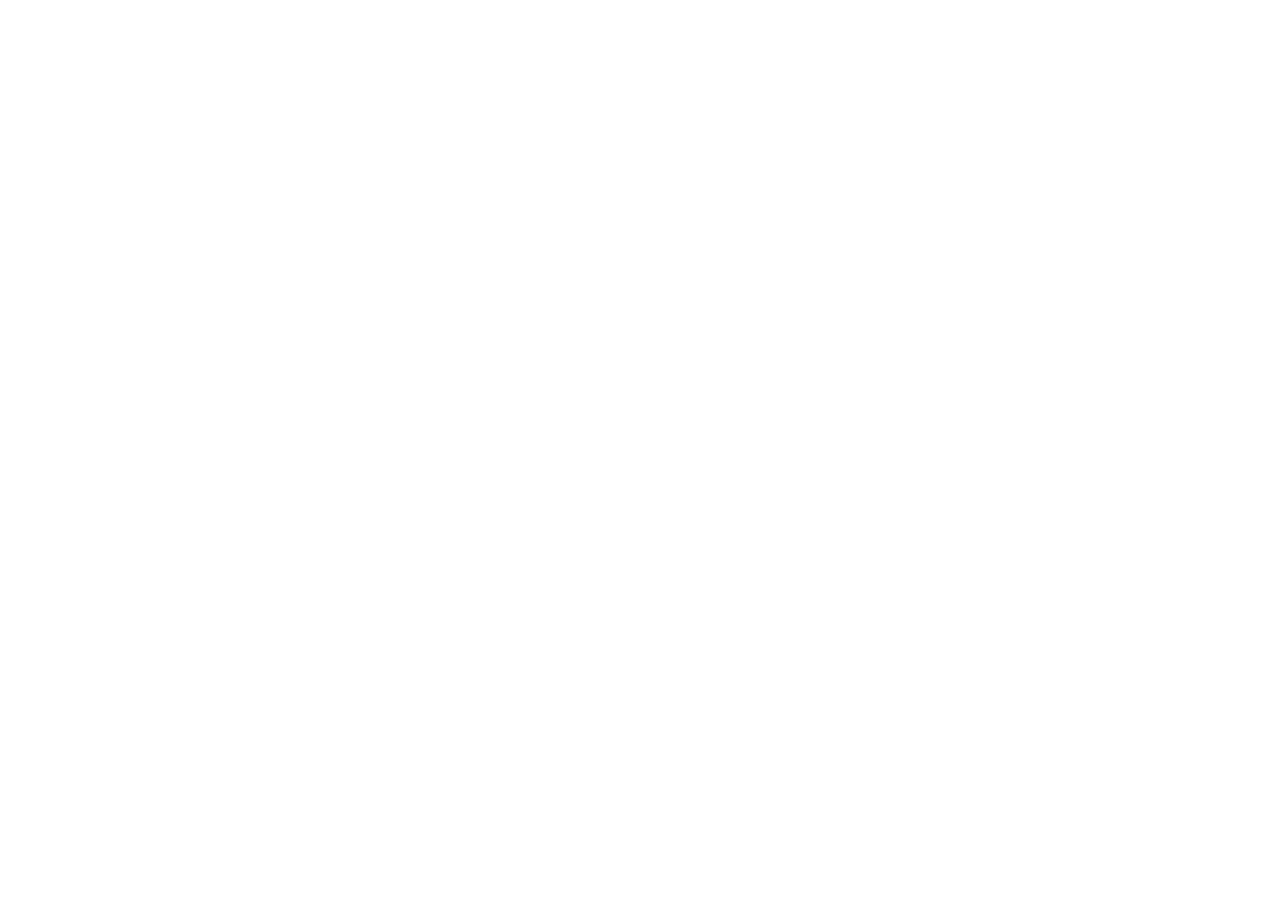
==== index.html @ 98e77ff7 "Add files via upload" ====
<!DOCTYPE html>
<html lang="en">
<head>
    <meta charset="UTF-8">
    <meta name="viewport" content="width=device-width, initial-scale=1.0">
    <title>Document</title>
    <style>




    </style>
</head>
<body>




    <script>



    </script>
</body>
</html>
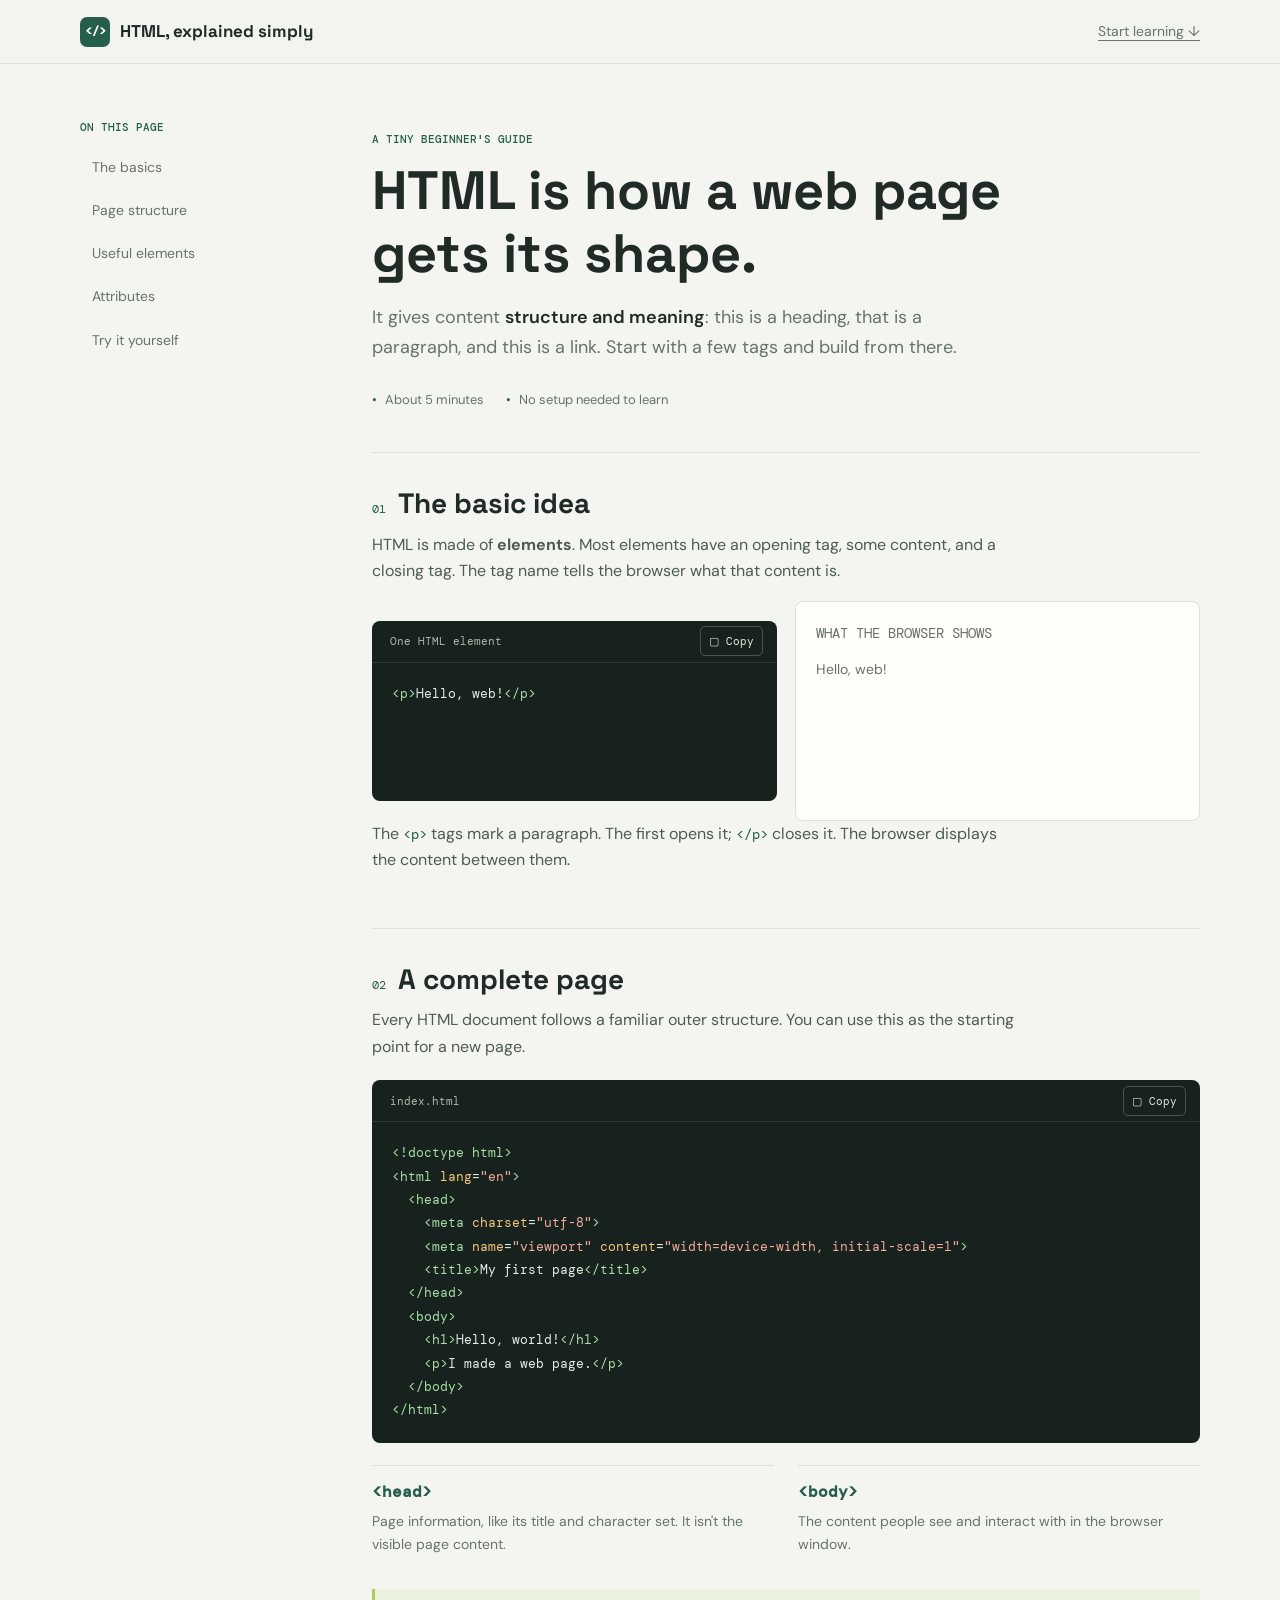
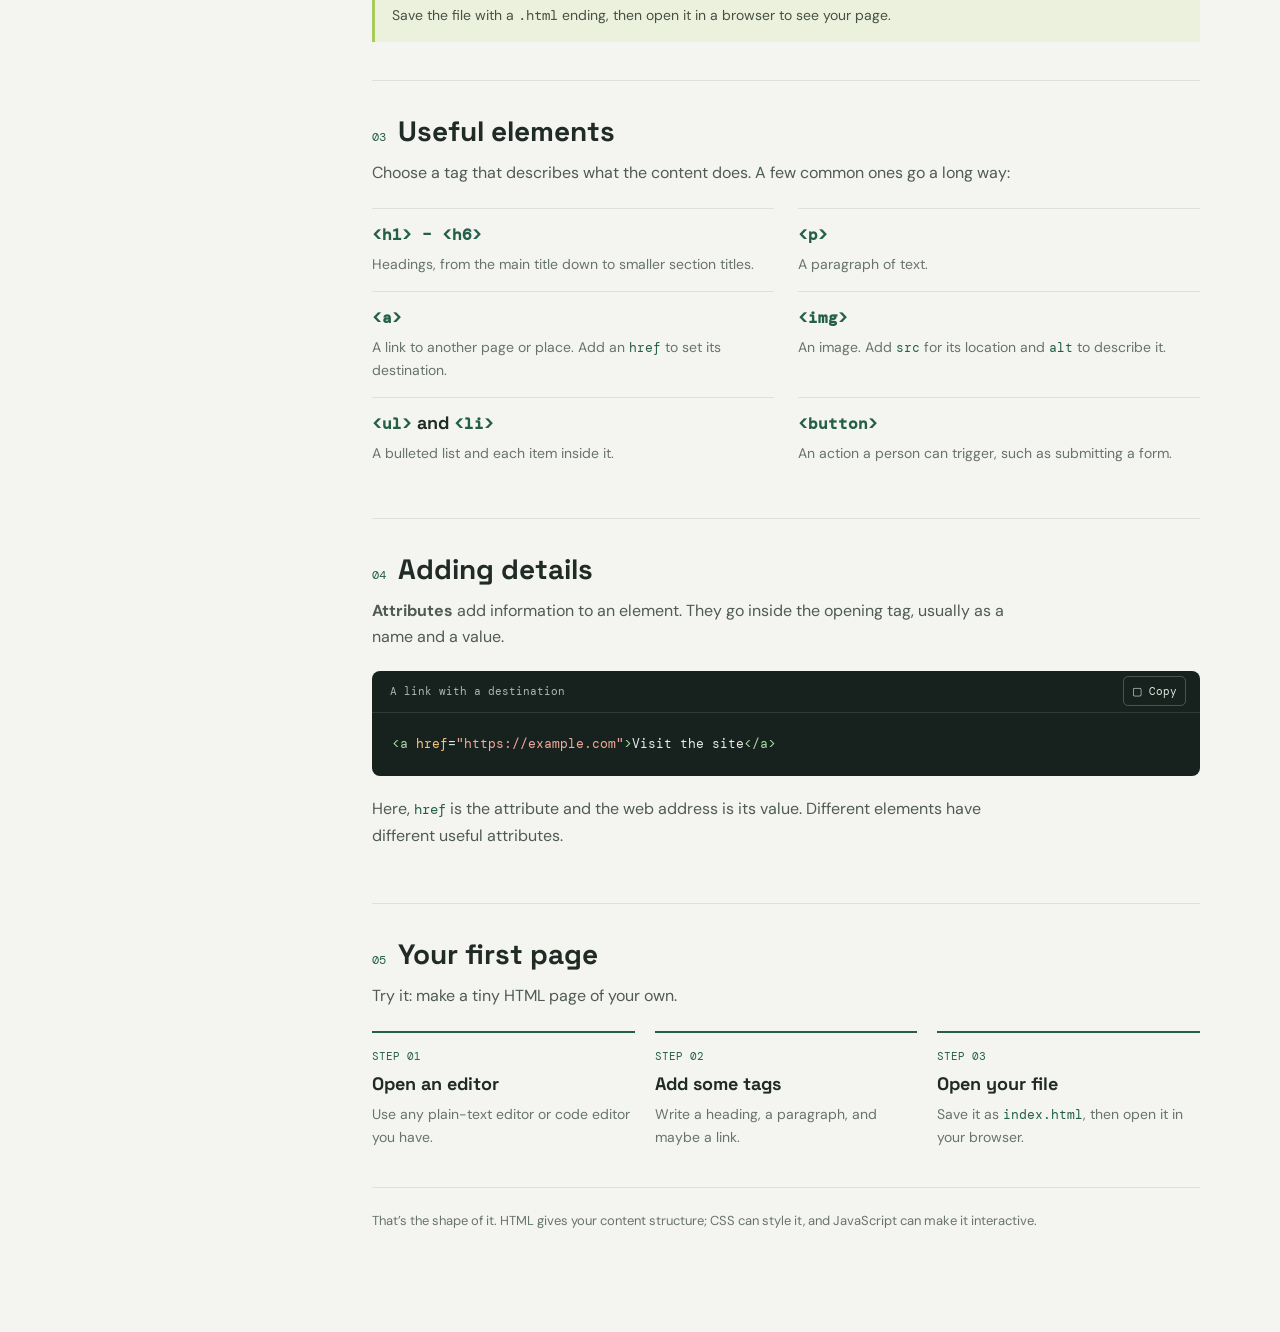
==== commit d837a9b1: "Used ai to create some bs" ====
--- a/index.html
+++ b/index.html
@@ -1,25 +1,342 @@
-<!DOCTYPE html>
+<!doctype html>
 <html lang="en">
 <head>
-    <meta charset="UTF-8">
-    <meta name="viewport" content="width=device-width, initial-scale=1.0">
-    <title>Document</title>
-    <style>
-
-
-
-
-    </style>
+	<meta charset="utf-8">
+	<meta name="viewport" content="width=device-width, initial-scale=1">
+	<meta name="theme-color" content="#f4f5f0">
+	<title>HTML, explained simply</title>
+	<style>
+		@import url('https://fonts.googleapis.com/css2?family=DM+Mono:wght@400;500&family=DM+Sans:wght@400;500;600;700&family=Space+Grotesk:wght@500;600;700&display=swap');
+
+		:root {
+			color-scheme: light;
+			--ink: #202a26;
+			--muted: #68736d;
+			--paper: #f4f5f0;
+			--surface: #fffefa;
+			--line: #dce1d9;
+			--green: #255e4b;
+			--lime: #d3ef83;
+			--code: #17221e;
+			--code-ink: #e3ece5;
+			--serif: 'Space Grotesk', 'Avenir Next', sans-serif;
+			--sans: 'DM Sans', 'Avenir Next', sans-serif;
+			--mono: 'DM Mono', 'SFMono-Regular', monospace;
+		}
+
+		* { box-sizing: border-box; }
+		html { scroll-behavior: smooth; }
+		body {
+			margin: 0;
+			background: var(--paper);
+			color: var(--ink);
+			font-family: var(--sans);
+			font-size: 16px;
+			line-height: 1.65;
+		}
+		a { color: inherit; }
+		button { font: inherit; }
+		.topbar {
+			height: 64px;
+			display: flex;
+			align-items: center;
+			justify-content: space-between;
+			padding: 0 max(24px, calc((100vw - 1120px) / 2));
+			border-bottom: 1px solid var(--line);
+			background: rgba(244, 245, 240, .92);
+		}
+		.wordmark {
+			display: inline-flex;
+			gap: 10px;
+			align-items: center;
+			text-decoration: none;
+			font-family: var(--serif);
+			font-size: 17px;
+			font-weight: 700;
+		}
+		.wordmark-mark {
+			display: grid;
+			width: 30px;
+			height: 30px;
+			place-items: center;
+			border-radius: 7px;
+			background: var(--green);
+			color: white;
+			font-family: var(--mono);
+			font-size: 12px;
+		}
+		.top-link {
+			color: var(--muted);
+			font-size: 14px;
+			text-decoration-thickness: 1px;
+			text-underline-offset: 4px;
+		}
+		.layout {
+			width: min(1120px, calc(100% - 48px));
+			margin: 0 auto;
+			display: grid;
+			grid-template-columns: 220px minmax(0, 1fr);
+			gap: 72px;
+			align-items: start;
+		}
+		aside {
+			position: sticky;
+			top: 32px;
+			padding-top: 54px;
+		}
+		.nav-label, .eyebrow {
+			margin: 0 0 12px;
+			color: var(--green);
+			font-family: var(--mono);
+			font-size: 11px;
+			font-weight: 500;
+			letter-spacing: 0;
+			text-transform: uppercase;
+		}
+		.side-nav { display: grid; gap: 4px; }
+		.side-nav a {
+			padding: 8px 10px;
+			border-left: 2px solid transparent;
+			color: var(--muted);
+			font-size: 14px;
+			text-decoration: none;
+		}
+		.side-nav a:hover, .side-nav a:focus-visible {
+			border-color: var(--green);
+			color: var(--ink);
+			outline: none;
+		}
+		main { min-width: 0; padding: 66px 0 100px; }
+		.intro { max-width: 720px; padding-bottom: 42px; }
+		h1, h2, h3, p { margin-top: 0; }
+		h1, h2, h3 { font-family: var(--serif); line-height: 1.16; }
+		h1 { max-width: 680px; margin-bottom: 18px; font-size: 54px; letter-spacing: 0; }
+		.intro-copy { max-width: 600px; margin-bottom: 26px; color: var(--muted); font-size: 18px; }
+		.intro-copy strong { color: var(--ink); font-weight: 600; }
+		.quick-facts { display: flex; flex-wrap: wrap; gap: 8px 22px; color: var(--muted); font-size: 13px; }
+		.quick-facts span::before { content: '•'; margin-right: 8px; color: var(--green); }
+		.lesson {
+			padding: 34px 0 38px;
+			border-top: 1px solid var(--line);
+			scroll-margin-top: 24px;
+		}
+		.section-heading { display: flex; align-items: baseline; gap: 12px; margin-bottom: 12px; }
+		.section-number { color: var(--green); font-family: var(--mono); font-size: 12px; }
+		h2 { margin-bottom: 0; font-size: 28px; }
+		h3 { margin: 0 0 8px; font-size: 18px; }
+		.lesson > p { max-width: 650px; color: #4f5b54; }
+		.code-panel {
+			position: relative;
+			overflow: hidden;
+			margin: 20px 0;
+			border-radius: 8px;
+			background: var(--code);
+			color: var(--code-ink);
+		}
+		.code-header {
+			display: flex;
+			min-height: 42px;
+			align-items: center;
+			justify-content: space-between;
+			padding: 0 14px 0 18px;
+			border-bottom: 1px solid rgba(255,255,255,.11);
+			color: #aab9ae;
+			font-family: var(--mono);
+			font-size: 11px;
+		}
+		.copy-button {
+			display: inline-flex;
+			min-height: 30px;
+			align-items: center;
+			gap: 7px;
+			padding: 4px 8px;
+			border: 1px solid rgba(255,255,255,.22);
+			border-radius: 5px;
+			background: transparent;
+			color: #dce7dd;
+			cursor: pointer;
+			font-size: 11px;
+		}
+		.copy-button:hover { background: rgba(255,255,255,.1); }
+		.copy-button:focus-visible { outline: 2px solid var(--lime); outline-offset: 2px; }
+		pre { overflow-x: auto; margin: 0; padding: 19px 20px 21px; font: 13px/1.8 var(--mono); tab-size: 2; }
+		code { font-family: var(--mono); }
+		.tag { color: #a7dca5; }
+		.attr { color: #f5c67a; }
+		.string { color: #f3a99b; }
+		.comment { color: #8e9d93; }
+		.split { display: grid; grid-template-columns: 1fr 1fr; gap: 18px; align-items: stretch; }
+		.preview {
+			min-height: 220px;
+			padding: 20px;
+			border: 1px solid var(--line);
+			border-radius: 8px;
+			background: var(--surface);
+		}
+		.preview-label { margin-bottom: 16px; color: var(--muted); font-family: var(--mono); font-size: 11px; text-transform: uppercase; }
+		.preview h3 { margin: 0 0 9px; color: #244f41; font-size: 21px; }
+		.preview p { margin-bottom: 13px; color: var(--muted); font-size: 14px; }
+		.preview a { color: #255e4b; font-size: 14px; font-weight: 600; }
+		.tag-grid { display: grid; grid-template-columns: repeat(2, minmax(0, 1fr)); gap: 0 24px; margin: 22px 0 0; }
+		.tag-item { padding: 15px 0; border-top: 1px solid var(--line); }
+		.tag-item code, .inline-code { color: #255e4b; font-size: .9em; }
+		.tag-item p { margin: 0; color: var(--muted); font-size: 14px; }
+		.steps { display: grid; grid-template-columns: repeat(3, 1fr); gap: 20px; margin-top: 22px; }
+		.step { padding-top: 14px; border-top: 2px solid var(--green); }
+		.step span { display: block; margin-bottom: 9px; color: var(--green); font-family: var(--mono); font-size: 11px; }
+		.step p { margin: 0; color: var(--muted); font-size: 14px; }
+		.note { margin-top: 18px; padding: 15px 17px; border-left: 3px solid #a8cb5a; background: #ebf1dd; color: #465044; font-size: 14px; }
+		footer { padding: 22px 0 0; border-top: 1px solid var(--line); color: var(--muted); font-size: 13px; }
+		@media (max-width: 760px) {
+			.topbar { height: 58px; padding: 0 20px; }
+			.layout { width: min(100% - 40px, 640px); display: block; }
+			aside { position: static; padding-top: 20px; }
+			.nav-label { margin-bottom: 7px; }
+			.side-nav { display: flex; overflow-x: auto; gap: 4px; padding-bottom: 3px; }
+			.side-nav a { flex: 0 0 auto; padding: 7px 9px; border-left: 0; border-bottom: 2px solid transparent; }
+			.side-nav a:hover, .side-nav a:focus-visible { border-color: var(--green); }
+			main { padding: 42px 0 64px; }
+			h1 { font-size: 42px; }
+			.intro-copy { font-size: 16px; }
+			.split { grid-template-columns: 1fr; }
+			.steps { grid-template-columns: 1fr; gap: 14px; }
+		}
+		@media (max-width: 420px) {
+			.layout { width: calc(100% - 32px); }
+			h1 { font-size: 36px; }
+			h2 { font-size: 24px; }
+			.tag-grid { grid-template-columns: 1fr; }
+			pre { padding: 16px; font-size: 12px; }
+		}
+		@media (prefers-reduced-motion: reduce) {
+			html { scroll-behavior: auto; }
+		}
+	</style>
 </head>
 <body>
-
-
-
-
-    <script>
-
-
-
-    </script>
+	<header class="topbar">
+		<a class="wordmark" href="#top" aria-label="HTML, explained simply, top">
+			<span class="wordmark-mark" aria-hidden="true">&lt;/&gt;</span>
+			HTML, explained simply
+		</a>
+		<a class="top-link" href="#start">Start learning <span aria-hidden="true">↓</span></a>
+	</header>
+
+	<div class="layout" id="top">
+		<aside aria-label="Guide navigation">
+			<p class="nav-label">On this page</p>
+			<nav class="side-nav">
+				<a href="#start">The basics</a>
+				<a href="#structure">Page structure</a>
+				<a href="#elements">Useful elements</a>
+				<a href="#attributes">Attributes</a>
+				<a href="#try-it">Try it yourself</a>
+			</nav>
+		</aside>
+
+		<main>
+			<header class="intro">
+				<p class="eyebrow">A tiny beginner's guide</p>
+				<h1>HTML is how a web page gets its shape.</h1>
+				<p class="intro-copy">It gives content <strong>structure and meaning</strong>: this is a heading, that is a paragraph, and this is a link. Start with a few tags and build from there.</p>
+				<div class="quick-facts" aria-label="Guide details">
+					<span>About 5 minutes</span>
+					<span>No setup needed to learn</span>
+				</div>
+			</header>
+
+			<section class="lesson" id="start">
+				<div class="section-heading"><span class="section-number">01</span><h2>The basic idea</h2></div>
+				<p>HTML is made of <strong>elements</strong>. Most elements have an opening tag, some content, and a closing tag. The tag name tells the browser what that content is.</p>
+				<div class="split">
+					<div class="code-panel">
+						<div class="code-header"><span>One HTML element</span><button class="copy-button" type="button" data-copy="&lt;p&gt;Hello, web!&lt;/p&gt;" aria-label="Copy the paragraph example"><span aria-hidden="true">▢</span> Copy</button></div>
+						<pre><code><span class="tag">&lt;p&gt;</span>Hello, web!<span class="tag">&lt;/p&gt;</span></code></pre>
+					</div>
+					<div class="preview" aria-label="Rendered result of the paragraph example">
+						<p class="preview-label">What the browser shows</p>
+						<p>Hello, web!</p>
+					</div>
+				</div>
+				<p>The <code class="inline-code">&lt;p&gt;</code> tags mark a paragraph. The first opens it; <code class="inline-code">&lt;/p&gt;</code> closes it. The browser displays the content between them.</p>
+			</section>
+
+			<section class="lesson" id="structure">
+				<div class="section-heading"><span class="section-number">02</span><h2>A complete page</h2></div>
+				<p>Every HTML document follows a familiar outer structure. You can use this as the starting point for a new page.</p>
+				<div class="code-panel">
+					<div class="code-header"><span>index.html</span><button class="copy-button" type="button" data-copy="&lt;!doctype html&gt;\n&lt;html lang=\"en\"&gt;\n  &lt;head&gt;\n    &lt;meta charset=\"utf-8\"&gt;\n    &lt;meta name=\"viewport\" content=\"width=device-width, initial-scale=1\"&gt;\n    &lt;title&gt;My first page&lt;/title&gt;\n  &lt;/head&gt;\n  &lt;body&gt;\n    &lt;h1&gt;Hello, world!&lt;/h1&gt;\n    &lt;p&gt;I made a web page.&lt;/p&gt;\n  &lt;/body&gt;\n&lt;/html&gt;" aria-label="Copy the complete HTML page example"><span aria-hidden="true">▢</span> Copy</button></div>
+					<pre><code><span class="tag">&lt;!doctype html&gt;</span>
+<span class="tag">&lt;html</span> <span class="attr">lang</span>=<span class="string">"en"</span><span class="tag">&gt;</span>
+	<span class="tag">&lt;head&gt;</span>
+		<span class="tag">&lt;meta</span> <span class="attr">charset</span>=<span class="string">"utf-8"</span><span class="tag">&gt;</span>
+		<span class="tag">&lt;meta</span> <span class="attr">name</span>=<span class="string">"viewport"</span> <span class="attr">content</span>=<span class="string">"width=device-width, initial-scale=1"</span><span class="tag">&gt;</span>
+		<span class="tag">&lt;title&gt;</span>My first page<span class="tag">&lt;/title&gt;</span>
+	<span class="tag">&lt;/head&gt;</span>
+	<span class="tag">&lt;body&gt;</span>
+		<span class="tag">&lt;h1&gt;</span>Hello, world!<span class="tag">&lt;/h1&gt;</span>
+		<span class="tag">&lt;p&gt;</span>I made a web page.<span class="tag">&lt;/p&gt;</span>
+	<span class="tag">&lt;/body&gt;</span>
+<span class="tag">&lt;/html&gt;</span></code></pre>
+				</div>
+				<div class="tag-grid">
+					<div class="tag-item"><h3><code>&lt;head&gt;</code></h3><p>Page information, like its title and character set. It isn't the visible page content.</p></div>
+					<div class="tag-item"><h3><code>&lt;body&gt;</code></h3><p>The content people see and interact with in the browser window.</p></div>
+				</div>
+				<div class="note">Save the file with a <code>.html</code> ending, then open it in a browser to see your page.</div>
+			</section>
+
+			<section class="lesson" id="elements">
+				<div class="section-heading"><span class="section-number">03</span><h2>Useful elements</h2></div>
+				<p>Choose a tag that describes what the content does. A few common ones go a long way:</p>
+				<div class="tag-grid">
+					<div class="tag-item"><h3><code>&lt;h1&gt; – &lt;h6&gt;</code></h3><p>Headings, from the main title down to smaller section titles.</p></div>
+					<div class="tag-item"><h3><code>&lt;p&gt;</code></h3><p>A paragraph of text.</p></div>
+					<div class="tag-item"><h3><code>&lt;a&gt;</code></h3><p>A link to another page or place. Add an <code>href</code> to set its destination.</p></div>
+					<div class="tag-item"><h3><code>&lt;img&gt;</code></h3><p>An image. Add <code>src</code> for its location and <code>alt</code> to describe it.</p></div>
+					<div class="tag-item"><h3><code>&lt;ul&gt;</code> and <code>&lt;li&gt;</code></h3><p>A bulleted list and each item inside it.</p></div>
+					<div class="tag-item"><h3><code>&lt;button&gt;</code></h3><p>An action a person can trigger, such as submitting a form.</p></div>
+				</div>
+			</section>
+
+			<section class="lesson" id="attributes">
+				<div class="section-heading"><span class="section-number">04</span><h2>Adding details</h2></div>
+				<p><strong>Attributes</strong> add information to an element. They go inside the opening tag, usually as a name and a value.</p>
+				<div class="code-panel">
+					<div class="code-header"><span>A link with a destination</span><button class="copy-button" type="button" data-copy="&lt;a href=\"https://example.com\"&gt;Visit the site&lt;/a&gt;" aria-label="Copy the link example"><span aria-hidden="true">▢</span> Copy</button></div>
+					<pre><code><span class="tag">&lt;a</span> <span class="attr">href</span>=<span class="string">"https://example.com"</span><span class="tag">&gt;</span>Visit the site<span class="tag">&lt;/a&gt;</span></code></pre>
+				</div>
+				<p>Here, <code class="inline-code">href</code> is the attribute and the web address is its value. Different elements have different useful attributes.</p>
+			</section>
+
+			<section class="lesson" id="try-it">
+				<div class="section-heading"><span class="section-number">05</span><h2>Your first page</h2></div>
+				<p>Try it: make a tiny HTML page of your own.</p>
+				<div class="steps">
+					<div class="step"><span>STEP 01</span><h3>Open an editor</h3><p>Use any plain-text editor or code editor you have.</p></div>
+					<div class="step"><span>STEP 02</span><h3>Add some tags</h3><p>Write a heading, a paragraph, and maybe a link.</p></div>
+					<div class="step"><span>STEP 03</span><h3>Open your file</h3><p>Save it as <code class="inline-code">index.html</code>, then open it in your browser.</p></div>
+				</div>
+			</section>
+
+			<footer>That’s the shape of it. HTML gives your content structure; CSS can style it, and JavaScript can make it interactive.</footer>
+		</main>
+	</div>
+
+	<script>
+		document.querySelectorAll('.copy-button').forEach((button) => {
+			button.addEventListener('click', async () => {
+				const label = button.lastChild;
+				try {
+					await navigator.clipboard.writeText(button.dataset.copy);
+					label.textContent = ' Copied';
+					window.setTimeout(() => { label.textContent = ' Copy'; }, 1400);
+				} catch {
+					label.textContent = ' Select text to copy';
+					window.setTimeout(() => { label.textContent = ' Copy'; }, 1800);
+				}
+			});
+		});
+	</script>
 </body>
-</html>+</html>
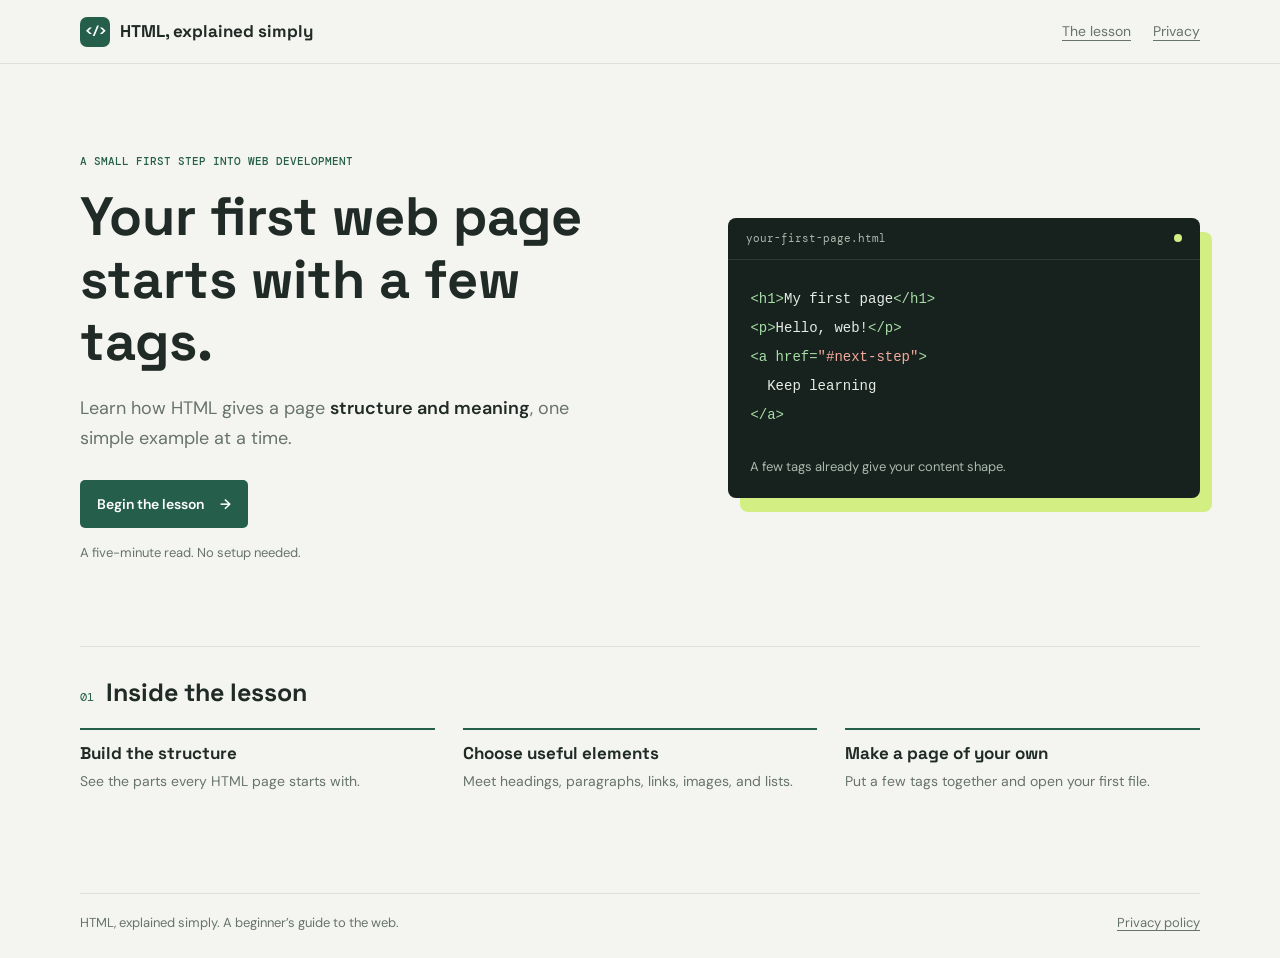
==== commit 8bc6393e: "Polished it off" ====
--- a/index.html
+++ b/index.html
@@ -4,7 +4,8 @@
 	<meta charset="utf-8">
 	<meta name="viewport" content="width=device-width, initial-scale=1">
 	<meta name="theme-color" content="#f4f5f0">
-	<title>HTML, explained simply</title>
+	<meta name="description" content="A clear, five-minute introduction to HTML for first-time learners.">
+	<title>Learn HTML | HTML, explained simply</title>
 	<style>
 		@import url('https://fonts.googleapis.com/css2?family=DM+Mono:wght@400;500&family=DM+Sans:wght@400;500;600;700&family=Space+Grotesk:wght@500;600;700&display=swap');
 
@@ -25,17 +26,8 @@
 		}
 
 		* { box-sizing: border-box; }
-		html { scroll-behavior: smooth; }
-		body {
-			margin: 0;
-			background: var(--paper);
-			color: var(--ink);
-			font-family: var(--sans);
-			font-size: 16px;
-			line-height: 1.65;
-		}
+		body { margin: 0; background: var(--paper); color: var(--ink); font-family: var(--sans); font-size: 16px; line-height: 1.65; }
 		a { color: inherit; }
-		button { font: inherit; }
 		.topbar {
 			height: 64px;
 			display: flex;
@@ -43,300 +35,113 @@
 			justify-content: space-between;
 			padding: 0 max(24px, calc((100vw - 1120px) / 2));
 			border-bottom: 1px solid var(--line);
-			background: rgba(244, 245, 240, .92);
 		}
-		.wordmark {
-			display: inline-flex;
-			gap: 10px;
-			align-items: center;
-			text-decoration: none;
-			font-family: var(--serif);
-			font-size: 17px;
-			font-weight: 700;
-		}
-		.wordmark-mark {
-			display: grid;
-			width: 30px;
-			height: 30px;
-			place-items: center;
-			border-radius: 7px;
-			background: var(--green);
-			color: white;
-			font-family: var(--mono);
-			font-size: 12px;
-		}
-		.top-link {
-			color: var(--muted);
-			font-size: 14px;
-			text-decoration-thickness: 1px;
-			text-underline-offset: 4px;
-		}
-		.layout {
-			width: min(1120px, calc(100% - 48px));
-			margin: 0 auto;
-			display: grid;
-			grid-template-columns: 220px minmax(0, 1fr);
-			gap: 72px;
-			align-items: start;
-		}
-		aside {
-			position: sticky;
-			top: 32px;
-			padding-top: 54px;
-		}
-		.nav-label, .eyebrow {
-			margin: 0 0 12px;
-			color: var(--green);
-			font-family: var(--mono);
-			font-size: 11px;
-			font-weight: 500;
-			letter-spacing: 0;
-			text-transform: uppercase;
-		}
-		.side-nav { display: grid; gap: 4px; }
-		.side-nav a {
-			padding: 8px 10px;
-			border-left: 2px solid transparent;
-			color: var(--muted);
-			font-size: 14px;
-			text-decoration: none;
-		}
-		.side-nav a:hover, .side-nav a:focus-visible {
-			border-color: var(--green);
-			color: var(--ink);
-			outline: none;
-		}
-		main { min-width: 0; padding: 66px 0 100px; }
-		.intro { max-width: 720px; padding-bottom: 42px; }
-		h1, h2, h3, p { margin-top: 0; }
+		.wordmark { display: inline-flex; gap: 10px; align-items: center; text-decoration: none; font-family: var(--serif); font-size: 17px; font-weight: 700; }
+		.wordmark-mark { display: grid; width: 30px; height: 30px; place-items: center; border-radius: 7px; background: var(--green); color: white; font-family: var(--mono); font-size: 12px; }
+		.top-links { display: flex; align-items: center; gap: 22px; }
+		.top-link { color: var(--muted); font-size: 14px; text-underline-offset: 4px; }
+		main { width: min(1120px, calc(100% - 48px)); margin: 0 auto; }
+		.hero { display: grid; grid-template-columns: minmax(0, 1.1fr) minmax(300px, .9fr); gap: 72px; align-items: center; padding: 88px 0 82px; }
+		.eyebrow { margin: 0 0 16px; color: var(--green); font-family: var(--mono); font-size: 11px; font-weight: 500; text-transform: uppercase; }
 		h1, h2, h3 { font-family: var(--serif); line-height: 1.16; }
-		h1 { max-width: 680px; margin-bottom: 18px; font-size: 54px; letter-spacing: 0; }
-		.intro-copy { max-width: 600px; margin-bottom: 26px; color: var(--muted); font-size: 18px; }
-		.intro-copy strong { color: var(--ink); font-weight: 600; }
-		.quick-facts { display: flex; flex-wrap: wrap; gap: 8px 22px; color: var(--muted); font-size: 13px; }
-		.quick-facts span::before { content: '•'; margin-right: 8px; color: var(--green); }
-		.lesson {
-			padding: 34px 0 38px;
-			border-top: 1px solid var(--line);
-			scroll-margin-top: 24px;
-		}
-		.section-heading { display: flex; align-items: baseline; gap: 12px; margin-bottom: 12px; }
+		h1 { max-width: 620px; margin: 0 0 20px; font-size: 54px; }
+		.hero-copy { max-width: 530px; margin: 0 0 27px; color: var(--muted); font-size: 18px; }
+		.hero-copy strong { color: var(--ink); font-weight: 600; }
+		.start-link { display: inline-flex; min-height: 48px; align-items: center; gap: 16px; padding: 0 17px; border-radius: 5px; background: var(--green); color: white; font-size: 14px; font-weight: 600; text-decoration: none; }
+		.start-link:hover { background: #1c4d3d; }
+		.start-link:focus-visible, .top-link:focus-visible, .wordmark:focus-visible, footer a:focus-visible { outline: 2px solid var(--green); outline-offset: 4px; }
+		.hero-note { margin: 14px 0 0; color: var(--muted); font-size: 13px; }
+		.code-panel { overflow: hidden; border-radius: 8px; background: var(--code); color: var(--code-ink); box-shadow: 12px 14px 0 var(--lime); animation: arrive .55s ease-out both; }
+		.code-header { display: flex; min-height: 42px; align-items: center; justify-content: space-between; padding: 0 18px; border-bottom: 1px solid rgba(255,255,255,.11); color: #aab9ae; font-family: var(--mono); font-size: 11px; }
+		.status-dot { width: 8px; height: 8px; border-radius: 50%; background: var(--lime); }
+		pre { overflow-x: auto; margin: 0; padding: 24px 22px 27px; font: 14px/2 var(--mono); }
+		.tag { color: #a7dca5; }
+		.string { color: #f3a99b; }
+		.code-caption { margin: 0; padding: 0 22px 21px; color: #aab9ae; font-size: 13px; }
+		.lesson-guide { padding: 31px 0 38px; border-top: 1px solid var(--line); }
+		.section-top { display: flex; align-items: baseline; gap: 12px; margin-bottom: 20px; }
 		.section-number { color: var(--green); font-family: var(--mono); font-size: 12px; }
-		h2 { margin-bottom: 0; font-size: 28px; }
-		h3 { margin: 0 0 8px; font-size: 18px; }
-		.lesson > p { max-width: 650px; color: #4f5b54; }
-		.code-panel {
-			position: relative;
-			overflow: hidden;
-			margin: 20px 0;
-			border-radius: 8px;
-			background: var(--code);
-			color: var(--code-ink);
-		}
-		.code-header {
-			display: flex;
-			min-height: 42px;
-			align-items: center;
-			justify-content: space-between;
-			padding: 0 14px 0 18px;
-			border-bottom: 1px solid rgba(255,255,255,.11);
-			color: #aab9ae;
-			font-family: var(--mono);
-			font-size: 11px;
-		}
-		.copy-button {
-			display: inline-flex;
-			min-height: 30px;
-			align-items: center;
-			gap: 7px;
-			padding: 4px 8px;
-			border: 1px solid rgba(255,255,255,.22);
-			border-radius: 5px;
-			background: transparent;
-			color: #dce7dd;
-			cursor: pointer;
-			font-size: 11px;
-		}
-		.copy-button:hover { background: rgba(255,255,255,.1); }
-		.copy-button:focus-visible { outline: 2px solid var(--lime); outline-offset: 2px; }
-		pre { overflow-x: auto; margin: 0; padding: 19px 20px 21px; font: 13px/1.8 var(--mono); tab-size: 2; }
-		code { font-family: var(--mono); }
-		.tag { color: #a7dca5; }
-		.attr { color: #f5c67a; }
-		.string { color: #f3a99b; }
-		.comment { color: #8e9d93; }
-		.split { display: grid; grid-template-columns: 1fr 1fr; gap: 18px; align-items: stretch; }
-		.preview {
-			min-height: 220px;
-			padding: 20px;
-			border: 1px solid var(--line);
-			border-radius: 8px;
-			background: var(--surface);
-		}
-		.preview-label { margin-bottom: 16px; color: var(--muted); font-family: var(--mono); font-size: 11px; text-transform: uppercase; }
-		.preview h3 { margin: 0 0 9px; color: #244f41; font-size: 21px; }
-		.preview p { margin-bottom: 13px; color: var(--muted); font-size: 14px; }
-		.preview a { color: #255e4b; font-size: 14px; font-weight: 600; }
-		.tag-grid { display: grid; grid-template-columns: repeat(2, minmax(0, 1fr)); gap: 0 24px; margin: 22px 0 0; }
-		.tag-item { padding: 15px 0; border-top: 1px solid var(--line); }
-		.tag-item code, .inline-code { color: #255e4b; font-size: .9em; }
-		.tag-item p { margin: 0; color: var(--muted); font-size: 14px; }
-		.steps { display: grid; grid-template-columns: repeat(3, 1fr); gap: 20px; margin-top: 22px; }
-		.step { padding-top: 14px; border-top: 2px solid var(--green); }
-		.step span { display: block; margin-bottom: 9px; color: var(--green); font-family: var(--mono); font-size: 11px; }
-		.step p { margin: 0; color: var(--muted); font-size: 14px; }
-		.note { margin-top: 18px; padding: 15px 17px; border-left: 3px solid #a8cb5a; background: #ebf1dd; color: #465044; font-size: 14px; }
-		footer { padding: 22px 0 0; border-top: 1px solid var(--line); color: var(--muted); font-size: 13px; }
+		h2 { margin: 0; font-size: 25px; }
+		.topics { display: grid; grid-template-columns: repeat(3, minmax(0, 1fr)); gap: 28px; }
+		.topic { padding-top: 14px; border-top: 2px solid var(--green); }
+		.topic h3 { margin: 0 0 7px; font-size: 17px; }
+		.topic p { margin: 0; color: var(--muted); font-size: 14px; }
+		footer { display: flex; justify-content: space-between; gap: 16px; margin-top: 62px; padding: 18px 0 24px; border-top: 1px solid var(--line); color: var(--muted); font-size: 13px; }
+		footer p { margin: 0; }
+		footer a { text-underline-offset: 3px; }
+		@keyframes arrive { from { opacity: 0; transform: translateY(10px); } to { opacity: 1; transform: translateY(0); } }
 		@media (max-width: 760px) {
 			.topbar { height: 58px; padding: 0 20px; }
-			.layout { width: min(100% - 40px, 640px); display: block; }
-			aside { position: static; padding-top: 20px; }
-			.nav-label { margin-bottom: 7px; }
-			.side-nav { display: flex; overflow-x: auto; gap: 4px; padding-bottom: 3px; }
-			.side-nav a { flex: 0 0 auto; padding: 7px 9px; border-left: 0; border-bottom: 2px solid transparent; }
-			.side-nav a:hover, .side-nav a:focus-visible { border-color: var(--green); }
-			main { padding: 42px 0 64px; }
-			h1 { font-size: 42px; }
-			.intro-copy { font-size: 16px; }
-			.split { grid-template-columns: 1fr; }
-			.steps { grid-template-columns: 1fr; gap: 14px; }
+			.top-links { gap: 14px; }
+			.top-link { font-size: 13px; }
+			main { width: min(100% - 40px, 640px); }
+			.hero { grid-template-columns: 1fr; gap: 40px; padding: 58px 0 57px; }
+			h1 { font-size: 44px; }
+			.hero-copy { font-size: 16px; }
+			.topics { grid-template-columns: 1fr; gap: 16px; }
+			footer { margin-top: 44px; }
 		}
 		@media (max-width: 420px) {
-			.layout { width: calc(100% - 32px); }
-			h1 { font-size: 36px; }
-			h2 { font-size: 24px; }
-			.tag-grid { grid-template-columns: 1fr; }
-			pre { padding: 16px; font-size: 12px; }
+			.topbar { padding: 0 16px; }
+			.wordmark { gap: 7px; font-size: 14px; }
+			.top-links { gap: 10px; }
+			main { width: calc(100% - 32px); }
+			h1 { font-size: 37px; }
+			.code-panel { box-shadow: 7px 8px 0 var(--lime); }
+			pre { padding: 20px 16px; font-size: 12px; }
+			.code-caption { padding: 0 16px 17px; }
+			footer { flex-direction: column; }
 		}
 		@media (prefers-reduced-motion: reduce) {
-			html { scroll-behavior: auto; }
+			.code-panel { animation: none; }
 		}
 	</style>
 </head>
 <body>
 	<header class="topbar">
-		<a class="wordmark" href="#top" aria-label="HTML, explained simply, top">
+		<a class="wordmark" href="index.html" aria-label="HTML, explained simply, home">
 			<span class="wordmark-mark" aria-hidden="true">&lt;/&gt;</span>
 			HTML, explained simply
 		</a>
-		<a class="top-link" href="#start">Start learning <span aria-hidden="true">↓</span></a>
+		<nav class="top-links" aria-label="Site navigation">
+			<a class="top-link" href="lesson.html">The lesson</a>
+			<a class="top-link" href="privacy-policy.html">Privacy</a>
+		</nav>
 	</header>
 
-	<div class="layout" id="top">
-		<aside aria-label="Guide navigation">
-			<p class="nav-label">On this page</p>
-			<nav class="side-nav">
-				<a href="#start">The basics</a>
-				<a href="#structure">Page structure</a>
-				<a href="#elements">Useful elements</a>
-				<a href="#attributes">Attributes</a>
-				<a href="#try-it">Try it yourself</a>
-			</nav>
-		</aside>
+	<main>
+		<section class="hero" aria-labelledby="home-title">
+			<div>
+				<p class="eyebrow">A small first step into web development</p>
+				<h1 id="home-title">Your first web page starts with a few tags.</h1>
+				<p class="hero-copy">Learn how HTML gives a page <strong>structure and meaning</strong>, one simple example at a time.</p>
+				<a class="start-link" href="lesson.html#start">Begin the lesson <span aria-hidden="true">&#8594;</span></a>
+				<p class="hero-note">A five-minute read. No setup needed.</p>
+			</div>
+			<div class="code-panel" aria-label="Example HTML code">
+				<div class="code-header"><span>your-first-page.html</span><span class="status-dot" aria-hidden="true"></span></div>
+				<pre><code><span class="tag">&lt;h1&gt;</span>My first page<span class="tag">&lt;/h1&gt;</span>
+<span class="tag">&lt;p&gt;</span>Hello, web!<span class="tag">&lt;/p&gt;</span>
+<span class="tag">&lt;a href=</span><span class="string">"#next-step"</span><span class="tag">&gt;</span>
+  Keep learning
+<span class="tag">&lt;/a&gt;</span></code></pre>
+				<p class="code-caption">A few tags already give your content shape.</p>
+			</div>
+		</section>
 
-		<main>
-			<header class="intro">
-				<p class="eyebrow">A tiny beginner's guide</p>
-				<h1>HTML is how a web page gets its shape.</h1>
-				<p class="intro-copy">It gives content <strong>structure and meaning</strong>: this is a heading, that is a paragraph, and this is a link. Start with a few tags and build from there.</p>
-				<div class="quick-facts" aria-label="Guide details">
-					<span>About 5 minutes</span>
-					<span>No setup needed to learn</span>
-				</div>
-			</header>
+		<section class="lesson-guide" aria-labelledby="lesson-heading">
+			<div class="section-top"><span class="section-number">01</span><h2 id="lesson-heading">Inside the lesson</h2></div>
+			<div class="topics">
+				<div class="topic"><h3>Build the structure</h3><p>See the parts every HTML page starts with.</p></div>
+				<div class="topic"><h3>Choose useful elements</h3><p>Meet headings, paragraphs, links, images, and lists.</p></div>
+				<div class="topic"><h3>Make a page of your own</h3><p>Put a few tags together and open your first file.</p></div>
+			</div>
+		</section>
 
-			<section class="lesson" id="start">
-				<div class="section-heading"><span class="section-number">01</span><h2>The basic idea</h2></div>
-				<p>HTML is made of <strong>elements</strong>. Most elements have an opening tag, some content, and a closing tag. The tag name tells the browser what that content is.</p>
-				<div class="split">
-					<div class="code-panel">
-						<div class="code-header"><span>One HTML element</span><button class="copy-button" type="button" data-copy="&lt;p&gt;Hello, web!&lt;/p&gt;" aria-label="Copy the paragraph example"><span aria-hidden="true">▢</span> Copy</button></div>
-						<pre><code><span class="tag">&lt;p&gt;</span>Hello, web!<span class="tag">&lt;/p&gt;</span></code></pre>
-					</div>
-					<div class="preview" aria-label="Rendered result of the paragraph example">
-						<p class="preview-label">What the browser shows</p>
-						<p>Hello, web!</p>
-					</div>
-				</div>
-				<p>The <code class="inline-code">&lt;p&gt;</code> tags mark a paragraph. The first opens it; <code class="inline-code">&lt;/p&gt;</code> closes it. The browser displays the content between them.</p>
-			</section>
-
-			<section class="lesson" id="structure">
-				<div class="section-heading"><span class="section-number">02</span><h2>A complete page</h2></div>
-				<p>Every HTML document follows a familiar outer structure. You can use this as the starting point for a new page.</p>
-				<div class="code-panel">
-					<div class="code-header"><span>index.html</span><button class="copy-button" type="button" data-copy="&lt;!doctype html&gt;\n&lt;html lang=\"en\"&gt;\n  &lt;head&gt;\n    &lt;meta charset=\"utf-8\"&gt;\n    &lt;meta name=\"viewport\" content=\"width=device-width, initial-scale=1\"&gt;\n    &lt;title&gt;My first page&lt;/title&gt;\n  &lt;/head&gt;\n  &lt;body&gt;\n    &lt;h1&gt;Hello, world!&lt;/h1&gt;\n    &lt;p&gt;I made a web page.&lt;/p&gt;\n  &lt;/body&gt;\n&lt;/html&gt;" aria-label="Copy the complete HTML page example"><span aria-hidden="true">▢</span> Copy</button></div>
-					<pre><code><span class="tag">&lt;!doctype html&gt;</span>
-<span class="tag">&lt;html</span> <span class="attr">lang</span>=<span class="string">"en"</span><span class="tag">&gt;</span>
-	<span class="tag">&lt;head&gt;</span>
-		<span class="tag">&lt;meta</span> <span class="attr">charset</span>=<span class="string">"utf-8"</span><span class="tag">&gt;</span>
-		<span class="tag">&lt;meta</span> <span class="attr">name</span>=<span class="string">"viewport"</span> <span class="attr">content</span>=<span class="string">"width=device-width, initial-scale=1"</span><span class="tag">&gt;</span>
-		<span class="tag">&lt;title&gt;</span>My first page<span class="tag">&lt;/title&gt;</span>
-	<span class="tag">&lt;/head&gt;</span>
-	<span class="tag">&lt;body&gt;</span>
-		<span class="tag">&lt;h1&gt;</span>Hello, world!<span class="tag">&lt;/h1&gt;</span>
-		<span class="tag">&lt;p&gt;</span>I made a web page.<span class="tag">&lt;/p&gt;</span>
-	<span class="tag">&lt;/body&gt;</span>
-<span class="tag">&lt;/html&gt;</span></code></pre>
-				</div>
-				<div class="tag-grid">
-					<div class="tag-item"><h3><code>&lt;head&gt;</code></h3><p>Page information, like its title and character set. It isn't the visible page content.</p></div>
-					<div class="tag-item"><h3><code>&lt;body&gt;</code></h3><p>The content people see and interact with in the browser window.</p></div>
-				</div>
-				<div class="note">Save the file with a <code>.html</code> ending, then open it in a browser to see your page.</div>
-			</section>
-
-			<section class="lesson" id="elements">
-				<div class="section-heading"><span class="section-number">03</span><h2>Useful elements</h2></div>
-				<p>Choose a tag that describes what the content does. A few common ones go a long way:</p>
-				<div class="tag-grid">
-					<div class="tag-item"><h3><code>&lt;h1&gt; – &lt;h6&gt;</code></h3><p>Headings, from the main title down to smaller section titles.</p></div>
-					<div class="tag-item"><h3><code>&lt;p&gt;</code></h3><p>A paragraph of text.</p></div>
-					<div class="tag-item"><h3><code>&lt;a&gt;</code></h3><p>A link to another page or place. Add an <code>href</code> to set its destination.</p></div>
-					<div class="tag-item"><h3><code>&lt;img&gt;</code></h3><p>An image. Add <code>src</code> for its location and <code>alt</code> to describe it.</p></div>
-					<div class="tag-item"><h3><code>&lt;ul&gt;</code> and <code>&lt;li&gt;</code></h3><p>A bulleted list and each item inside it.</p></div>
-					<div class="tag-item"><h3><code>&lt;button&gt;</code></h3><p>An action a person can trigger, such as submitting a form.</p></div>
-				</div>
-			</section>
-
-			<section class="lesson" id="attributes">
-				<div class="section-heading"><span class="section-number">04</span><h2>Adding details</h2></div>
-				<p><strong>Attributes</strong> add information to an element. They go inside the opening tag, usually as a name and a value.</p>
-				<div class="code-panel">
-					<div class="code-header"><span>A link with a destination</span><button class="copy-button" type="button" data-copy="&lt;a href=\"https://example.com\"&gt;Visit the site&lt;/a&gt;" aria-label="Copy the link example"><span aria-hidden="true">▢</span> Copy</button></div>
-					<pre><code><span class="tag">&lt;a</span> <span class="attr">href</span>=<span class="string">"https://example.com"</span><span class="tag">&gt;</span>Visit the site<span class="tag">&lt;/a&gt;</span></code></pre>
-				</div>
-				<p>Here, <code class="inline-code">href</code> is the attribute and the web address is its value. Different elements have different useful attributes.</p>
-			</section>
-
-			<section class="lesson" id="try-it">
-				<div class="section-heading"><span class="section-number">05</span><h2>Your first page</h2></div>
-				<p>Try it: make a tiny HTML page of your own.</p>
-				<div class="steps">
-					<div class="step"><span>STEP 01</span><h3>Open an editor</h3><p>Use any plain-text editor or code editor you have.</p></div>
-					<div class="step"><span>STEP 02</span><h3>Add some tags</h3><p>Write a heading, a paragraph, and maybe a link.</p></div>
-					<div class="step"><span>STEP 03</span><h3>Open your file</h3><p>Save it as <code class="inline-code">index.html</code>, then open it in your browser.</p></div>
-				</div>
-			</section>
-
-			<footer>That’s the shape of it. HTML gives your content structure; CSS can style it, and JavaScript can make it interactive.</footer>
-		</main>
-	</div>
-
-	<script>
-		document.querySelectorAll('.copy-button').forEach((button) => {
-			button.addEventListener('click', async () => {
-				const label = button.lastChild;
-				try {
-					await navigator.clipboard.writeText(button.dataset.copy);
-					label.textContent = ' Copied';
-					window.setTimeout(() => { label.textContent = ' Copy'; }, 1400);
-				} catch {
-					label.textContent = ' Select text to copy';
-					window.setTimeout(() => { label.textContent = ' Copy'; }, 1800);
-				}
-			});
-		});
-	</script>
+		<footer>
+			<p>HTML, explained simply. A beginner’s guide to the web.</p>
+			<a href="privacy-policy.html">Privacy policy</a>
+		</footer>
+	</main>
 </body>
 </html>
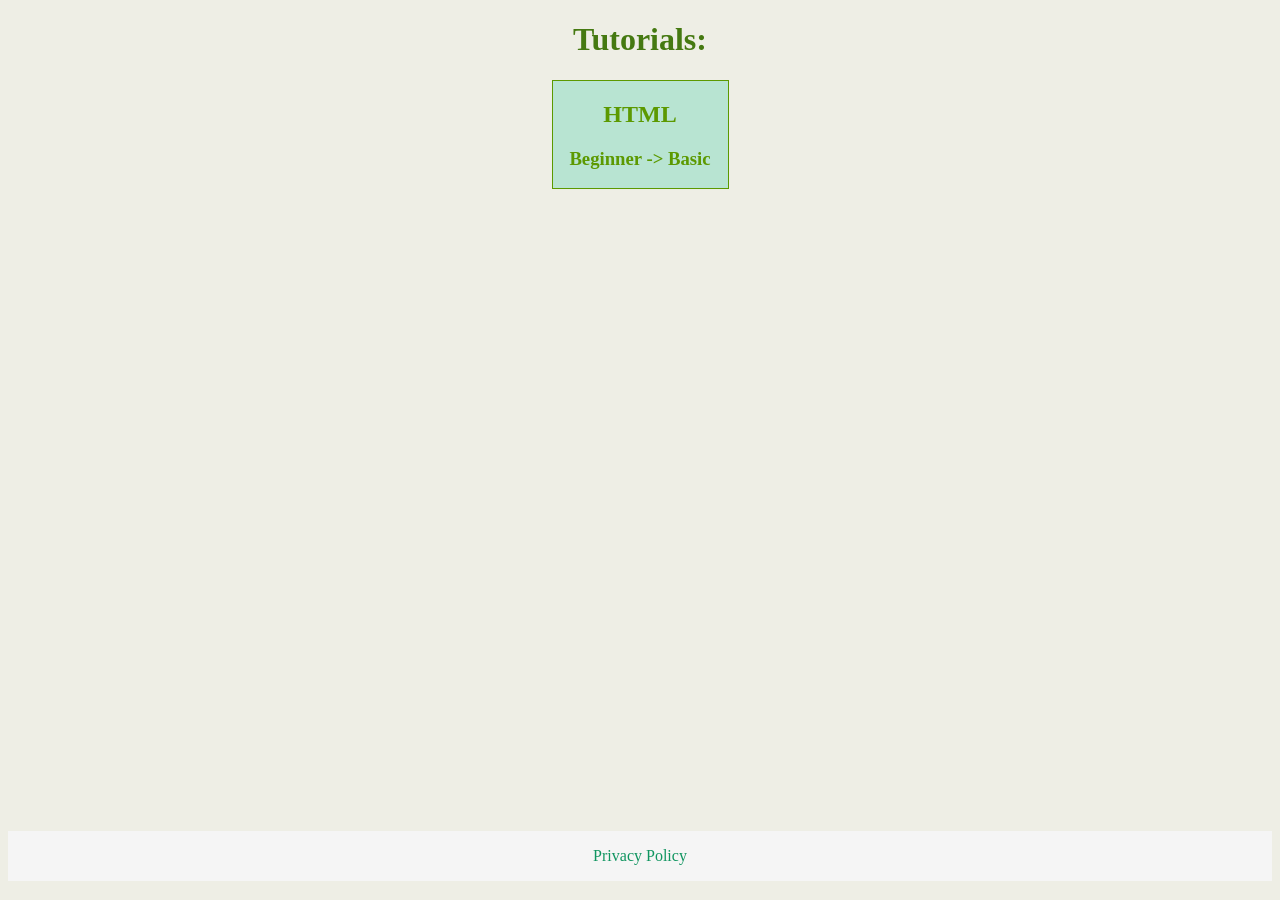
==== commit 944b3d86: "Rewrote without AI" ====
--- a/index.html
+++ b/index.html
@@ -1,147 +1,11 @@
-<!doctype html>
-<html lang="en">
-<head>
-	<meta charset="utf-8">
-	<meta name="viewport" content="width=device-width, initial-scale=1">
-	<meta name="theme-color" content="#f4f5f0">
-	<meta name="description" content="A clear, five-minute introduction to HTML for first-time learners.">
-	<title>Learn HTML | HTML, explained simply</title>
-	<style>
-		@import url('https://fonts.googleapis.com/css2?family=DM+Mono:wght@400;500&family=DM+Sans:wght@400;500;600;700&family=Space+Grotesk:wght@500;600;700&display=swap');
-
-		:root {
-			color-scheme: light;
-			--ink: #202a26;
-			--muted: #68736d;
-			--paper: #f4f5f0;
-			--surface: #fffefa;
-			--line: #dce1d9;
-			--green: #255e4b;
-			--lime: #d3ef83;
-			--code: #17221e;
-			--code-ink: #e3ece5;
-			--serif: 'Space Grotesk', 'Avenir Next', sans-serif;
-			--sans: 'DM Sans', 'Avenir Next', sans-serif;
-			--mono: 'DM Mono', 'SFMono-Regular', monospace;
-		}
-
-		* { box-sizing: border-box; }
-		body { margin: 0; background: var(--paper); color: var(--ink); font-family: var(--sans); font-size: 16px; line-height: 1.65; }
-		a { color: inherit; }
-		.topbar {
-			height: 64px;
-			display: flex;
-			align-items: center;
-			justify-content: space-between;
-			padding: 0 max(24px, calc((100vw - 1120px) / 2));
-			border-bottom: 1px solid var(--line);
-		}
-		.wordmark { display: inline-flex; gap: 10px; align-items: center; text-decoration: none; font-family: var(--serif); font-size: 17px; font-weight: 700; }
-		.wordmark-mark { display: grid; width: 30px; height: 30px; place-items: center; border-radius: 7px; background: var(--green); color: white; font-family: var(--mono); font-size: 12px; }
-		.top-links { display: flex; align-items: center; gap: 22px; }
-		.top-link { color: var(--muted); font-size: 14px; text-underline-offset: 4px; }
-		main { width: min(1120px, calc(100% - 48px)); margin: 0 auto; }
-		.hero { display: grid; grid-template-columns: minmax(0, 1.1fr) minmax(300px, .9fr); gap: 72px; align-items: center; padding: 88px 0 82px; }
-		.eyebrow { margin: 0 0 16px; color: var(--green); font-family: var(--mono); font-size: 11px; font-weight: 500; text-transform: uppercase; }
-		h1, h2, h3 { font-family: var(--serif); line-height: 1.16; }
-		h1 { max-width: 620px; margin: 0 0 20px; font-size: 54px; }
-		.hero-copy { max-width: 530px; margin: 0 0 27px; color: var(--muted); font-size: 18px; }
-		.hero-copy strong { color: var(--ink); font-weight: 600; }
-		.start-link { display: inline-flex; min-height: 48px; align-items: center; gap: 16px; padding: 0 17px; border-radius: 5px; background: var(--green); color: white; font-size: 14px; font-weight: 600; text-decoration: none; }
-		.start-link:hover { background: #1c4d3d; }
-		.start-link:focus-visible, .top-link:focus-visible, .wordmark:focus-visible, footer a:focus-visible { outline: 2px solid var(--green); outline-offset: 4px; }
-		.hero-note { margin: 14px 0 0; color: var(--muted); font-size: 13px; }
-		.code-panel { overflow: hidden; border-radius: 8px; background: var(--code); color: var(--code-ink); box-shadow: 12px 14px 0 var(--lime); animation: arrive .55s ease-out both; }
-		.code-header { display: flex; min-height: 42px; align-items: center; justify-content: space-between; padding: 0 18px; border-bottom: 1px solid rgba(255,255,255,.11); color: #aab9ae; font-family: var(--mono); font-size: 11px; }
-		.status-dot { width: 8px; height: 8px; border-radius: 50%; background: var(--lime); }
-		pre { overflow-x: auto; margin: 0; padding: 24px 22px 27px; font: 14px/2 var(--mono); }
-		.tag { color: #a7dca5; }
-		.string { color: #f3a99b; }
-		.code-caption { margin: 0; padding: 0 22px 21px; color: #aab9ae; font-size: 13px; }
-		.lesson-guide { padding: 31px 0 38px; border-top: 1px solid var(--line); }
-		.section-top { display: flex; align-items: baseline; gap: 12px; margin-bottom: 20px; }
-		.section-number { color: var(--green); font-family: var(--mono); font-size: 12px; }
-		h2 { margin: 0; font-size: 25px; }
-		.topics { display: grid; grid-template-columns: repeat(3, minmax(0, 1fr)); gap: 28px; }
-		.topic { padding-top: 14px; border-top: 2px solid var(--green); }
-		.topic h3 { margin: 0 0 7px; font-size: 17px; }
-		.topic p { margin: 0; color: var(--muted); font-size: 14px; }
-		footer { display: flex; justify-content: space-between; gap: 16px; margin-top: 62px; padding: 18px 0 24px; border-top: 1px solid var(--line); color: var(--muted); font-size: 13px; }
-		footer p { margin: 0; }
-		footer a { text-underline-offset: 3px; }
-		@keyframes arrive { from { opacity: 0; transform: translateY(10px); } to { opacity: 1; transform: translateY(0); } }
-		@media (max-width: 760px) {
-			.topbar { height: 58px; padding: 0 20px; }
-			.top-links { gap: 14px; }
-			.top-link { font-size: 13px; }
-			main { width: min(100% - 40px, 640px); }
-			.hero { grid-template-columns: 1fr; gap: 40px; padding: 58px 0 57px; }
-			h1 { font-size: 44px; }
-			.hero-copy { font-size: 16px; }
-			.topics { grid-template-columns: 1fr; gap: 16px; }
-			footer { margin-top: 44px; }
-		}
-		@media (max-width: 420px) {
-			.topbar { padding: 0 16px; }
-			.wordmark { gap: 7px; font-size: 14px; }
-			.top-links { gap: 10px; }
-			main { width: calc(100% - 32px); }
-			h1 { font-size: 37px; }
-			.code-panel { box-shadow: 7px 8px 0 var(--lime); }
-			pre { padding: 20px 16px; font-size: 12px; }
-			.code-caption { padding: 0 16px 17px; }
-			footer { flex-direction: column; }
-		}
-		@media (prefers-reduced-motion: reduce) {
-			.code-panel { animation: none; }
-		}
-	</style>
-</head>
-<body>
-	<header class="topbar">
-		<a class="wordmark" href="index.html" aria-label="HTML, explained simply, home">
-			<span class="wordmark-mark" aria-hidden="true">&lt;/&gt;</span>
-			HTML, explained simply
-		</a>
-		<nav class="top-links" aria-label="Site navigation">
-			<a class="top-link" href="lesson.html">The lesson</a>
-			<a class="top-link" href="privacy-policy.html">Privacy</a>
-		</nav>
-	</header>
-
-	<main>
-		<section class="hero" aria-labelledby="home-title">
-			<div>
-				<p class="eyebrow">A small first step into web development</p>
-				<h1 id="home-title">Your first web page starts with a few tags.</h1>
-				<p class="hero-copy">Learn how HTML gives a page <strong>structure and meaning</strong>, one simple example at a time.</p>
-				<a class="start-link" href="lesson.html#start">Begin the lesson <span aria-hidden="true">&#8594;</span></a>
-				<p class="hero-note">A five-minute read. No setup needed.</p>
-			</div>
-			<div class="code-panel" aria-label="Example HTML code">
-				<div class="code-header"><span>your-first-page.html</span><span class="status-dot" aria-hidden="true"></span></div>
-				<pre><code><span class="tag">&lt;h1&gt;</span>My first page<span class="tag">&lt;/h1&gt;</span>
-<span class="tag">&lt;p&gt;</span>Hello, web!<span class="tag">&lt;/p&gt;</span>
-<span class="tag">&lt;a href=</span><span class="string">"#next-step"</span><span class="tag">&gt;</span>
-  Keep learning
-<span class="tag">&lt;/a&gt;</span></code></pre>
-				<p class="code-caption">A few tags already give your content shape.</p>
-			</div>
-		</section>
-
-		<section class="lesson-guide" aria-labelledby="lesson-heading">
-			<div class="section-top"><span class="section-number">01</span><h2 id="lesson-heading">Inside the lesson</h2></div>
-			<div class="topics">
-				<div class="topic"><h3>Build the structure</h3><p>See the parts every HTML page starts with.</p></div>
-				<div class="topic"><h3>Choose useful elements</h3><p>Meet headings, paragraphs, links, images, and lists.</p></div>
-				<div class="topic"><h3>Make a page of your own</h3><p>Put a few tags together and open your first file.</p></div>
-			</div>
-		</section>
-
-		<footer>
-			<p>HTML, explained simply. A beginner’s guide to the web.</p>
-			<a href="privacy-policy.html">Privacy policy</a>
-		</footer>
-	</main>
-</body>
-</html>
+<!DOCTYPE html>
+<head><link rel="stylesheet" href="styles.css"></head>
+<body><div style="flex: 1; min-height: 90vh;">
+	<h1>Tutorials: </h1>
+	<div id="tutorials">
+		<a href="lesson.html"><div id="tutorialhtml" class="tutorial">
+			<h2>HTML</h2><h3>Beginner -> Basic</h3>
+		</div></a>
+	</div></div>
+	<footer><a href="privacy-policy.html">Privacy Policy</a></footer>
+</body>
--- a/styles.css
+++ b/styles.css
@@ -0,0 +1,43 @@
+body {
+color: rgb(69, 121, 17);
+background-color: rgb(238, 238, 229);
+text-align: center;
+position: relative;
+  height: 100%;
+}
+
+a {
+    color:rgb(92, 153, 0);
+    text-decoration: none;
+}
+a:hover {
+    text-decoration: underline;
+}
+footer a {
+color:rgb(16, 149, 96);
+}
+footer {
+  padding: 1em;
+  background-color: #f5f5f5;
+  position: absolute, bottom;
+}
+
+footer a:hover, footer a:focus {
+  color: rgb(92, 153, 0);
+  background-color: #ffe0e3;
+  text-decoration: underline;
+}
+#tutorials {
+    display: flex;
+    align-items: center;
+    justify-content: center;
+}
+.tutorial {
+    background-color: rgb(184, 228, 210);
+    width: 175px;
+    height: fit-content;
+    align-content: center;
+    border: 1px;
+    border-style: double;
+}
+
